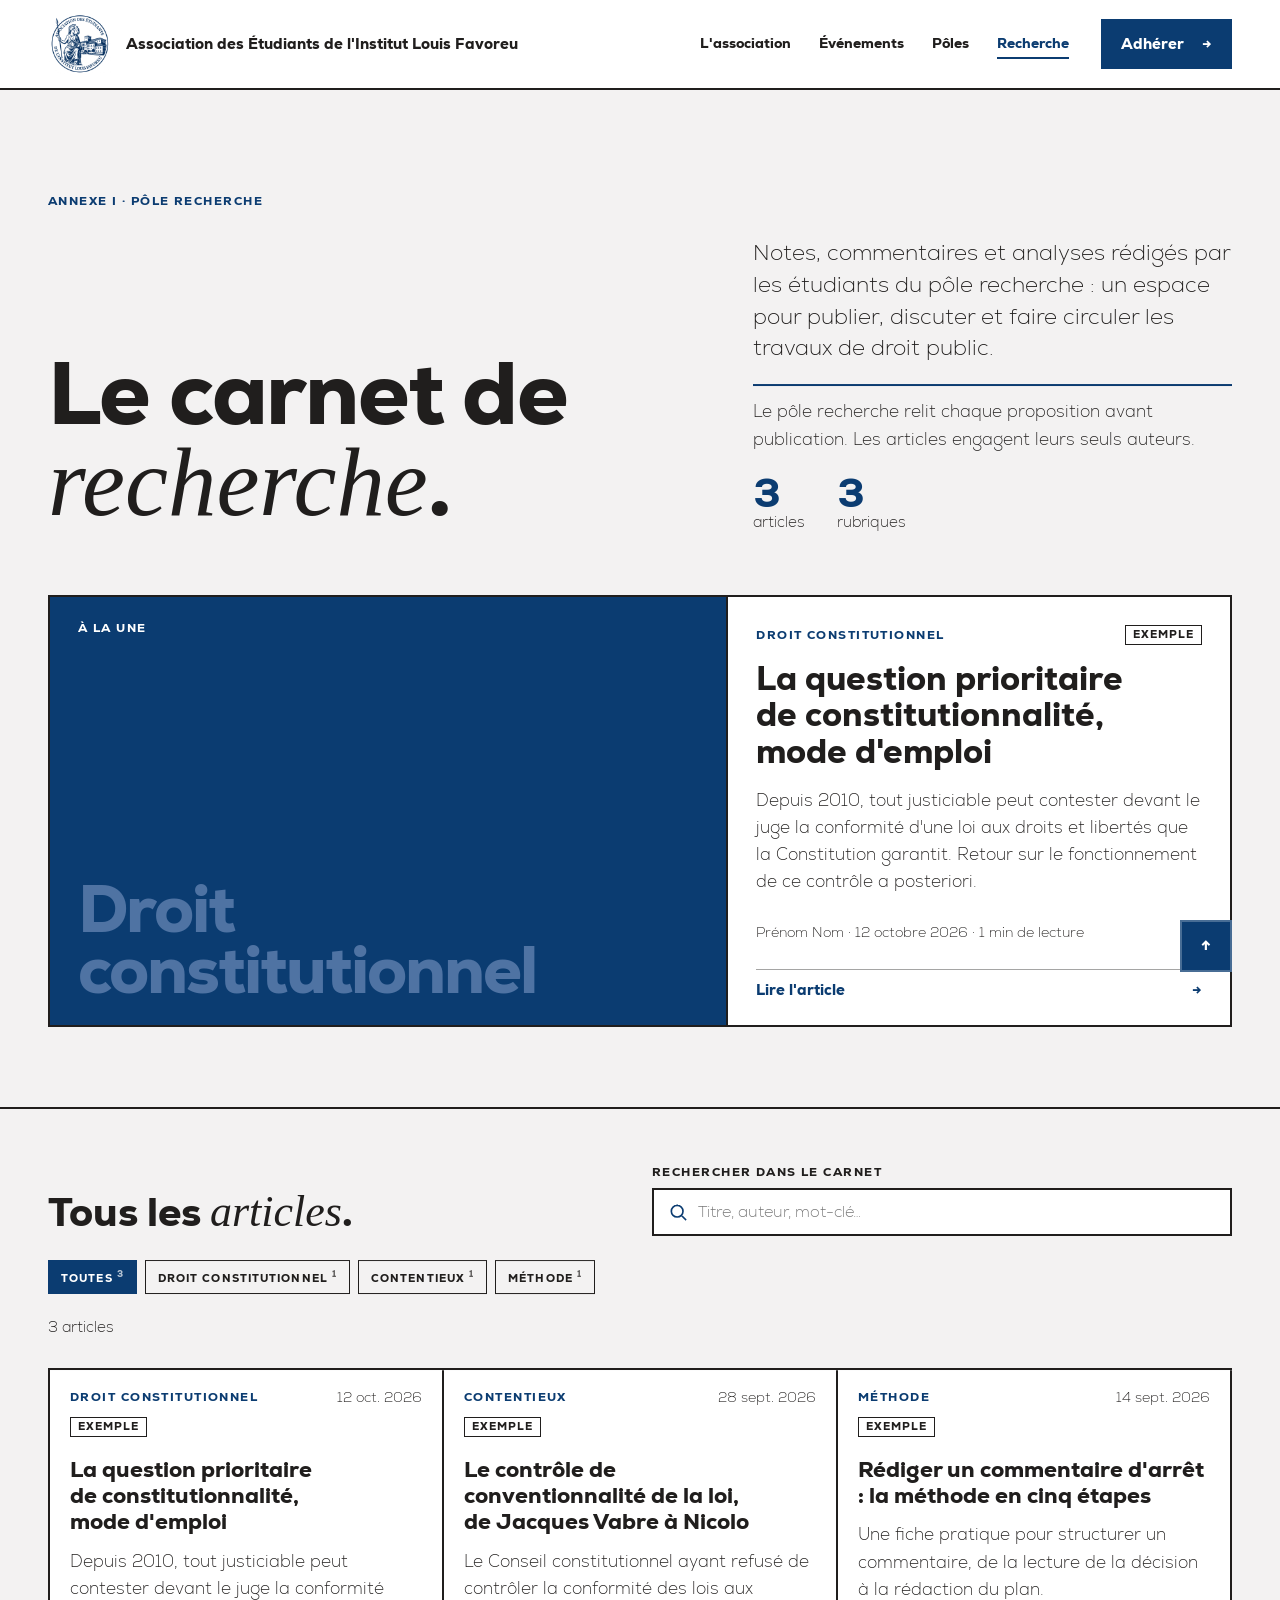
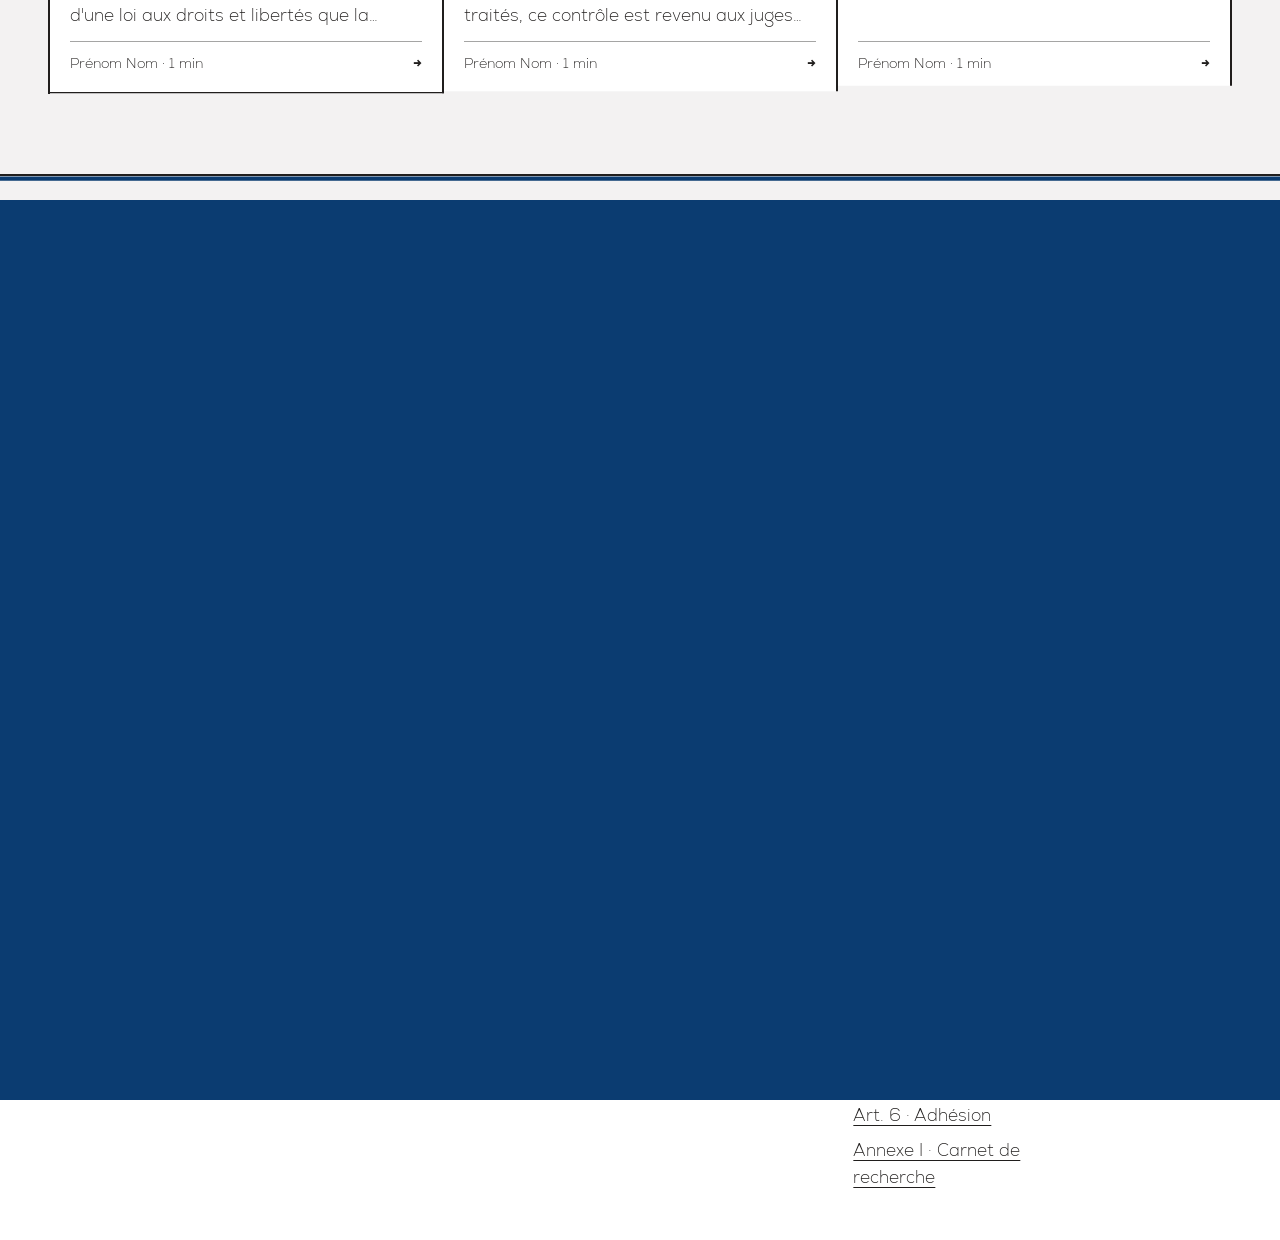
==== recherche/index.html @ abe3d2a5 "Adresses propres : /recherche/, /recherche/<article>/, /mentions-legales/ Chaque article du carnet a" ====
<!doctype html>
<html lang="fr">
<head>
<meta charset="utf-8">
<meta name="viewport" content="width=device-width, initial-scale=1, viewport-fit=cover">
<title>Carnet de recherche · AE Institut Louis Favoreu</title>
<meta name="claude:viewport-fit-sides" content="cover">
<meta name="description" content="Le carnet de recherche du pôle recherche de l'Association des étudiants de l'Institut Louis Favoreu : notes, commentaires et analyses de droit public.">
<link rel="icon" href="../assets/brand/favicon.svg" type="image/svg+xml">
<link rel="preload" href="../assets/fonts/Nexa-Heavy.woff2" as="font" type="font/woff2" crossorigin>
<link rel="preload" href="../assets/fonts/Nexa-ExtraLight.woff2" as="font" type="font/woff2" crossorigin>
<link rel="stylesheet" href="../assets/fonts.css">
<link rel="stylesheet" href="../assets/style.css">
</head>
<body class="page-recherche" data-root="../" data-article="">

<a class="skip" href="#contenu">Aller au contenu</a>
<div class="curtain curtain--enter" id="curtain-enter" aria-hidden="true"></div>
<div class="cursor" id="cursor" aria-hidden="true"><span class="cursor__label" id="cursor-label"></span></div>

<header class="top" id="top">
  <div class="top__in">
    <a class="brand js-transition" href="../" aria-label="Retour à l'accueil">
      <span class="brand__seal"><img class="brand__logo" src="../assets/brand/logo-aeilf-bleu-400.webp" alt="Sceau de l'Association des étudiants de l'Institut Louis Favoreu" width="64" height="64"></span>
      <span class="brand__name"><span data-bind="nomLigne1">AE Institut</span><span data-bind="nomLigne2">Louis Favoreu</span></span>
    </a>
    <nav class="nav" id="nav" aria-label="Navigation principale">
      <a class="js-transition" href="../#objet"><span class="nav__n" aria-hidden="true">01</span><span class="roll"><span data-text="L'association">L'association</span></span></a>
      <a class="js-transition nav__opt" href="../#activites"><span class="nav__n" aria-hidden="true">02</span><span class="roll"><span data-text="Activités">Activités</span></span></a>
      <a class="js-transition" href="../#agenda"><span class="nav__n" aria-hidden="true">03</span><span class="roll"><span data-text="Événements">Événements</span></span></a>
      <a class="js-transition nav__opt" href="../#bureau"><span class="nav__n" aria-hidden="true">04</span><span class="roll"><span data-text="Le bureau">Le bureau</span></span></a>
      <a class="js-transition" href="../#poles"><span class="nav__n" aria-hidden="true">05</span><span class="roll"><span data-text="Pôles">Pôles</span></span></a>
      <a class="is-active" href="../recherche/" aria-current="page"><span class="nav__n" aria-hidden="true">I</span><span class="roll"><span data-text="Recherche">Recherche</span></span></a>
      <a class="js-transition nav__join" href="../#adherer"><span class="nav__n" aria-hidden="true">06</span><span class="roll"><span data-text="Adhérer">Adhérer</span></span></a>
    </nav>
    <a class="btn btn--primary btn--nav magnetic js-transition" href="../#adherer" data-cursor="Adhérer"><span>Adhérer</span><span class="btn__arrow" aria-hidden="true">→</span></a>
    <button class="menu-btn" id="menu-btn" aria-expanded="false" aria-controls="nav" aria-label="Ouvrir le menu"><span></span><span></span></button>
  </div>
  <div class="progress" id="progress" aria-hidden="true"></div>
</header>

<main id="contenu">

  <!-- Vue « carnet » : présentation, article à la une, index filtrable -->
  <div class="r-home" id="r-home">
    <section class="r-hero">
      <div class="wrap r-hero__grid">
        <p class="label label--blue r-hero__kicker">Annexe I · Pôle recherche</p>
        <h1 class="display r-hero__title" id="r-title" data-rich>Le carnet de <span class="ilf-accent">recherche</span>.</h1>
        <div class="r-hero__side">
          <p class="lead" id="r-chapeau">Notes, commentaires et analyses rédigés par les étudiants du pôle recherche.</p>
          <p class="r-hero__note" id="r-presentation"></p>
          <div class="r-hero__stats" aria-live="polite"><span><b id="r-count-a">0</b> articles</span><span><b id="r-count-r">0</b> rubriques</span></div>
        </div>
      </div>
    </section>

    <section class="r-feature wrap" id="r-feature" aria-label="Article à la une" hidden></section>

    <section class="r-index section" id="r-index" aria-labelledby="r-index-title">
      <div class="wrap">
        <div class="r-tools">
          <h2 class="h2 split-lines" id="r-index-title">Tous les <span class="ilf-accent">articles</span>.</h2>
          <div class="r-search">
            <label class="label" for="r-q">Rechercher dans le carnet</label>
            <div class="r-search__field">
              <svg viewBox="0 0 24 24" width="20" height="20" fill="none" stroke="currentColor" stroke-width="2" stroke-linecap="square" aria-hidden="true"><path d="M11 4a7 7 0 1 0 0 14a7 7 0 1 0 0-14M21 21l-5-5"/></svg>
              <input id="r-q" type="search" placeholder="Titre, auteur, mot-clé…" autocomplete="off">
            </div>
          </div>
          <div class="r-filters" id="r-filters" role="group" aria-label="Filtrer par rubrique"></div>
          <p class="r-result" id="r-result" aria-live="polite"></p>
        </div>
        <ul class="r-grid" id="r-grid"></ul>
        <p class="r-empty" id="r-empty" hidden>Aucun article ne correspond à votre recherche. <button class="link r-reset" type="button" id="r-reset">Tout afficher</button></p>
      </div>
    </section>
  </div>

  <!-- Vue « lecture » d'un article -->
  <article class="r-read" id="r-read" hidden>
    <div class="wrap">
      <a class="r-back" href="#r-index" id="r-back"><span aria-hidden="true">←</span> Tous les articles</a>
      <header class="r-read__head">
        <p class="r-read__kicker"><span class="label label--blue" id="a-rubrique"></span><span class="tag tag--outline" id="a-exemple" hidden>Exemple</span></p>
        <h1 class="h1 r-read__title split-lines" id="a-titre"></h1>
        <p class="r-read__meta" id="a-meta"></p>
        <p class="lead r-read__chapeau" id="a-chapeau"></p>
      </header>
      <figure class="r-read__fig" id="a-fig" hidden><img id="a-img" alt=""></figure>
      <div class="r-read__grid">
        <aside class="r-aside" aria-label="Outils de lecture">
          <div class="r-aside__in">
            <nav class="r-toc" id="a-toc" aria-label="Sommaire de l'article">
              <p class="label">Sommaire</p>
              <ol id="a-toc-list"></ol>
            </nav>
            <div class="r-tools-col">
              <button class="copy__btn" type="button" id="a-share">Copier le lien</button>
            </div>
          </div>
        </aside>
        <div class="r-prose" id="a-corps"></div>
      </div>
      <section class="r-notes" id="a-notes-wrap" aria-labelledby="a-notes-t" hidden>
        <h2 class="label" id="a-notes-t">Notes</h2>
        <ol id="a-notes"></ol>
      </section>
      <section class="r-cite" aria-labelledby="a-cite-t">
        <h2 class="label label--blue" id="a-cite-t">Citer cet article</h2>
        <p class="r-cite__txt" id="a-cite"></p>
        <button class="copy__btn" type="button" id="a-cite-copy">Copier la référence</button>
      </section>
      <nav class="r-pager" id="a-pager" aria-label="Autres articles"></nav>
    </div>
  </article>

  <!-- Appel à contributions -->
  <section class="join r-cta" id="r-cta">
    <div class="join__bg" aria-hidden="true"></div>
    <div class="wrap join__grid">
      <div class="join__body">
        <p class="label">Contribuer</p>
        <h2 class="join__title">Proposez votre <span class="ilf-accent">article</span>.</h2>
        <p class="lead join__text">Note de jurisprudence, commentaire, synthèse de mémoire : écrivez au pôle recherche avec un résumé de votre projet.</p>
        <div class="join__row">
          <a class="btn btn--inverse magnetic" id="r-mail" href="mailto:recherche@exemple.fr" data-cursor="Écrire"><span>Écrire au pôle recherche</span><span class="btn__arrow" aria-hidden="true">→</span></a>
          <p class="join__price"><span class="label">Adresse</span><span id="r-mail-txt">recherche@exemple.fr</span></p>
        </div>
      </div>
    </div>
  </section>

</main>

<footer class="foot" id="foot">
  <div class="wrap foot__grid">
    <div class="foot__brand">
      <img src="../assets/brand/logo-aeilf-bleu-400.webp" alt="Sceau de l'Association des étudiants de l'Institut Louis Favoreu" width="120" height="120" loading="lazy">
    </div>
    <div class="foot__id">
      <p class="foot__name">Association des étudiants de l'Institut Louis Favoreu</p>
      <p class="foot__small">Association étudiante indépendante. Ce site n'est pas le site officiel d'Aix-Marseille Université. Les articles engagent leurs seuls auteurs.</p>
    </div>
    <div class="foot__contact">
      <p class="label">Écrire au pôle recherche</p>
      <p class="copy__text" id="foot-mail">recherche@exemple.fr</p>
    </div>
    <nav class="foot__map" aria-label="Plan du site">
      <p class="label">Plan du site</p>
      <a class="link js-transition" href="../#objet">Art. 1 · L'association</a>
      <a class="link js-transition" href="../#activites">Art. 2 · Activités</a>
      <a class="link js-transition" href="../#agenda">Art. 3 · Événements</a>
      <a class="link js-transition" href="../#bureau">Art. 4 · Le bureau</a>
      <a class="link js-transition" href="../#poles">Art. 5 · Pôles</a>
      <a class="link js-transition" href="../#adherer">Art. 6 · Adhésion</a>
      <a class="link" href="../recherche/" aria-current="page">Annexe I · Carnet de recherche</a>
    </nav>
    <div class="foot__legal">
      <a class="link js-transition" href="../mentions-legales/">Mentions légales</a>
      <a class="link" href="#contenu" id="foot-top">Haut de page</a>
    </div>
  </div>
</footer>

<a class="totop" id="totop" href="#contenu" aria-label="Revenir en haut de la page">
  <svg viewBox="0 0 52 52" aria-hidden="true"><rect class="totop__track" x="1" y="1" width="50" height="50"/><rect class="totop__bar" id="totop-bar" x="1" y="1" width="50" height="50" pathLength="100"/></svg>
  <span aria-hidden="true">↑</span>
</a>

<div class="curtain" id="curtain" aria-hidden="true"></div>

<script src="../assets/vendor/gsap.min.js"></script>
<script src="../assets/vendor/ScrollTrigger.min.js"></script>
<script src="../assets/vendor/lenis.min.js"></script>
<script src="../assets/vendor/marked.umd.js"></script>
<script src="../assets/vendor/purify.min.js"></script>
<script src="../assets/recherche.js"></script>
</body>
</html>
---- assets/fonts.css ----
/* Nexa (Fontfabric) : vérifier que la licence couvre l'usage web avant la mise en ligne publique */
@font-face{font-family:'Nexa';font-style:normal;font-weight:800;font-display:swap;src:url('fonts/Nexa-Heavy.woff2') format('woff2')}
@font-face{font-family:'Nexa';font-style:normal;font-weight:200;font-display:swap;src:url('fonts/Nexa-ExtraLight.woff2') format('woff2')}
/* Tinos (Apache 2.0) : mêmes dimensions que Times New Roman, utilisée seulement quand l'appareil n'a pas Times New Roman */
@font-face{font-family:'Tinos';font-style:normal;font-weight:400;font-display:swap;src:url('fonts/Tinos-normal.woff2') format('woff2')}
@font-face{font-family:'Tinos';font-style:italic;font-weight:400;font-display:swap;src:url('fonts/Tinos-italic.woff2') format('woff2')}
---- assets/style.css ----
/* Charte graphique AE Institut Louis Favoreu (v1.0, oct. 2026).
   Grille modulaire visible : 12 colonnes, tout aligné à gauche, filets de 2 px entre sections,
   aucun angle arrondi, photos en noir et blanc, une seule couleur d'accent (Bleu Favoreu).
   Thème clair unique, défini par la charte. */
:root {
  --ilf-bleu: #0B3C71;
  --ilf-encre: #201E1D;
  --ilf-papier: #F3F2F2;
  --ilf-pierre: #EAE9E9;
  --ilf-blanc: #FFFFFF;
  --ilf-alerte: #EC3013;
  --ilf-bleu-100: #EEF2F8; --ilf-bleu-200: #D9E2EF; --ilf-bleu-300: #B7C7DE;
  --ilf-bleu-400: #8AA3C6; --ilf-bleu-500: #4F73A3; --ilf-bleu-600: #24518A;
  --ilf-bleu-700: #0B3C71; --ilf-bleu-800: #082C54; --ilf-bleu-900: #061D37;
  --ilf-filet: 2px solid var(--ilf-encre);
  --ilf-filet-leger: 1px solid rgba(32, 30, 29, .4);

  --ilf-font: "Nexa", system-ui, sans-serif;
  --ilf-font-accent: "Times New Roman", "Tinos", Times, serif;

  --ilf-max: 1280px;
  --ilf-gouttiere: 16px;
  --ilf-marge: max(20px, env(safe-area-inset-left, 0px));
  --ilf-marge-r: max(20px, env(safe-area-inset-right, 0px));
  --ease: cubic-bezier(.2, .7, .1, 1);
  --ease-io: cubic-bezier(.76, 0, .24, 1);
  --header-h: 92px;
  color-scheme: light;
}
@media (min-width: 720px) {
  :root { --ilf-gouttiere: 20px; --ilf-marge: max(32px, env(safe-area-inset-left, 0px)); --ilf-marge-r: max(32px, env(safe-area-inset-right, 0px)); }
}
@media (min-width: 1100px) {
  :root { --ilf-gouttiere: 24px; --ilf-marge: max(48px, env(safe-area-inset-left, 0px)); --ilf-marge-r: max(48px, env(safe-area-inset-right, 0px)); }
}

*, *::before, *::after { box-sizing: border-box; border-radius: 0; }
html { scroll-padding-top: var(--header-h); -webkit-text-size-adjust: 100%; }
html:not(.lenis) { scroll-behavior: smooth; }
html.lenis, html.lenis body { height: auto; }
.lenis.lenis-smooth { scroll-behavior: auto !important; }
.lenis.lenis-stopped { overflow: hidden; }
body {
  margin: 0;
  background: var(--ilf-papier);
  color: var(--ilf-encre);
  font: 200 17px/1.6 var(--ilf-font);
  -webkit-font-smoothing: antialiased;
  overflow-x: clip;
}
img { max-width: 100%; display: block; }
a { color: inherit; }
::selection { background: var(--ilf-bleu); color: var(--ilf-blanc); }
:focus-visible { outline: 2px solid var(--ilf-bleu); outline-offset: 2px; }
[hidden] { display: none !important; }

/* Le mot en Times : un seul par phrase, titres et accroches uniquement, même couleur que la phrase */
.ilf-accent { font-family: var(--ilf-font-accent); font-style: italic; font-weight: 400; font-size: 1.1em; letter-spacing: 0; }

.wrap {
  max-width: calc(var(--ilf-max) + var(--ilf-marge) + var(--ilf-marge-r));
  margin: 0 auto;
  padding-left: var(--ilf-marge);
  padding-right: var(--ilf-marge-r);
}

/* Hiérarchie typographique de la charte */
.display { font: 800 clamp(48px, 7vw, 88px)/.98 var(--ilf-font); letter-spacing: -.02em; margin: 0; }
.h1 { font: 800 clamp(36px, 5vw, 56px)/1.04 var(--ilf-font); letter-spacing: -.015em; margin: 0; }
.h2 { font: 800 clamp(28px, 3.4vw, 40px)/1.1 var(--ilf-font); margin: 0; text-wrap: balance; }
.h3 { font: 800 24px/1.2 var(--ilf-font); margin: 0; }
.lead { font: 200 22px/1.45 var(--ilf-font); margin: 0; }
.label { font: 800 12px/1.2 var(--ilf-font); letter-spacing: .12em; text-transform: uppercase; margin: 0; }
.label--blue { color: var(--ilf-bleu); }
.split-lines .sl { display: block; overflow: hidden; padding-bottom: .12em; margin-bottom: -.12em; }
.split-lines .sl > span { display: inline-block; }

.link { color: var(--ilf-encre); text-decoration: underline; text-underline-offset: 4px; text-decoration-thickness: 1px; transition: color .25s; }
.link:hover { color: var(--ilf-bleu); }

/* Boutons : libellé à gauche, flèche à droite */
.btn {
  display: inline-flex; align-items: center; justify-content: space-between; gap: 32px;
  min-width: 220px;
  padding: 14px 18px;
  border: 2px solid var(--ilf-bleu);
  font: 800 15px/1.2 var(--ilf-font);
  text-decoration: none; text-align: left;
  position: relative; overflow: hidden; isolation: isolate;
  transition: color .35s var(--ease), border-color .35s, background-color .2s;
  will-change: transform;
}
.btn::before {
  content: ""; position: absolute; inset: 0; z-index: -1;
  transform: scaleX(0); transform-origin: right;
  transition: transform .55s var(--ease-io);
}
.btn:hover::before { transform: scaleX(1); transform-origin: left; }
.btn__arrow { display: inline-block; transition: transform .45s var(--ease); }
.btn:hover .btn__arrow { transform: translateX(5px); }
.btn--primary { background: var(--ilf-bleu); color: var(--ilf-blanc); }
.btn--primary::before { background: var(--ilf-bleu-600); }
.btn--primary:hover { border-color: var(--ilf-bleu-600); }
.btn--primary:active { background: var(--ilf-bleu-800); border-color: var(--ilf-bleu-800); }
.btn--primary:active::before { background: var(--ilf-bleu-800); }
.btn--secondary { background: transparent; color: var(--ilf-bleu); }
.btn--secondary::before { background: var(--ilf-bleu-100); }
.btn--secondary:active::before { background: var(--ilf-bleu-200); }
.btn--inverse { background: var(--ilf-blanc); color: var(--ilf-bleu); border-color: var(--ilf-blanc); }
.btn--inverse::before { background: var(--ilf-bleu-100); }
.btn--nav { min-width: 0; gap: 18px; }

/* Ouverture */
.loader {
  position: fixed; inset: 0; z-index: 100; visibility: hidden;
  background: var(--ilf-bleu); color: var(--ilf-blanc);
  display: flex; align-items: flex-end;
  padding: max(24px, env(safe-area-inset-top, 0px)) var(--ilf-marge-r) max(24px, env(safe-area-inset-bottom, 0px)) var(--ilf-marge);
}
.is-loading .loader { visibility: visible; animation: loader-failsafe 0s 6s forwards; }
@keyframes loader-failsafe { to { visibility: hidden; } }
.loader__in { width: 100%; display: flex; justify-content: space-between; align-items: flex-end; gap: 24px; }
.loader__logo { width: clamp(120px, 14vw, 160px); height: auto; padding: 0; }
.loader__count { margin: 0; font: 800 clamp(80px, 16vw, 220px)/.8 var(--ilf-font); letter-spacing: -.04em; font-variant-numeric: tabular-nums; }

.curtain { position: fixed; inset: 0; z-index: 99; background: var(--ilf-bleu); transform: translateY(100%); pointer-events: none; }

/* Curseur (souris uniquement) */
.cursor {
  position: fixed; left: 0; top: 0; z-index: 90; pointer-events: none;
  width: 10px; height: 10px; margin: -5px 0 0 -5px;
  background: var(--ilf-bleu);
  display: grid; place-items: center;
  opacity: 0; transition: width .45s var(--ease), height .45s var(--ease), margin .45s var(--ease), opacity .3s, background-color .3s;
}
.cursor.is-on { opacity: 1; }
.cursor.is-hover { width: 44px; height: 44px; margin: -22px 0 0 -22px; background: rgba(11, 60, 113, .14); }
.cursor.is-label { width: 88px; height: 88px; margin: -44px 0 0 -44px; background: var(--ilf-bleu); }
.cursor.is-invert { background: var(--ilf-blanc); }
.cursor.is-invert.is-hover { background: rgba(255, 255, 255, .22); }
.cursor.is-invert.is-label { background: var(--ilf-blanc); }
.cursor__label { font: 800 11px/1 var(--ilf-font); letter-spacing: .12em; text-transform: uppercase; color: var(--ilf-blanc); opacity: 0; transition: opacity .3s; }
.cursor.is-invert .cursor__label { color: var(--ilf-bleu); }
.cursor.is-label .cursor__label { opacity: 1; }
@media (hover: none), (pointer: coarse) { .cursor { display: none; } }
.has-cursor, .has-cursor a, .has-cursor button, .has-cursor summary { cursor: none; }

/* En-tête : fond blanc, filet encre 2 px */
.top {
  position: fixed; top: 0; left: 0; right: 0; z-index: 50;
  padding-top: env(safe-area-inset-top, 0px);
  background: var(--ilf-blanc);
  border-bottom: var(--ilf-filet);
  transition: transform .6s var(--ease);
}
.top.is-hidden { transform: translateY(-100%); }
.top__in {
  max-width: calc(var(--ilf-max) + var(--ilf-marge) + var(--ilf-marge-r)); margin: 0 auto;
  display: flex; align-items: center; gap: 32px;
  padding: 12px var(--ilf-marge-r) 12px var(--ilf-marge);
}
.brand { display: flex; align-items: center; gap: 14px; text-decoration: none; margin-right: auto; }
.brand__seal { position: relative; width: 64px; height: 64px; flex: none; }
.brand__logo { position: absolute; inset: 0; width: 64px; height: 64px; transition: opacity .4s; }
.brand__logo--blanc { opacity: 0; }
.brand__name { transition: color .4s, opacity .5s var(--ease), transform .6s var(--ease), clip-path .6s var(--ease); clip-path: inset(0 0 0 0); }
.brand__name { display: grid; font: 800 15px/1.15 var(--ilf-font); }
.nav { display: flex; gap: 28px; font: 800 14px/1 var(--ilf-font); }
.nav a { text-decoration: none; color: var(--ilf-encre); padding-block: 6px; border-bottom: 2px solid transparent; transition: color .25s, border-color .25s; }
.nav a:hover { color: var(--ilf-bleu); }
.nav a.is-active { color: var(--ilf-bleu); border-bottom-color: var(--ilf-bleu); }
.nav__join { display: none !important; }
.nav__n { display: none; }
/* Survol des liens : le libellé « roule » vers le haut et laisse place à sa copie en bleu */
.roll { display: inline-block; overflow: hidden; vertical-align: top; line-height: 1.2; }
.roll > span { display: block; position: relative; transition: transform .55s var(--ease-io); }
.roll > span::after { content: attr(data-text); position: absolute; left: 0; top: 130%; color: var(--ilf-bleu); }
a:hover .roll > span, a:focus-visible .roll > span { transform: translateY(-130%); }
.menu-btn { display: none; }
.progress { position: absolute; left: 0; right: 0; bottom: -2px; height: 2px; background: var(--ilf-bleu); transform: scaleX(0); transform-origin: left; }

@media (max-width: 1080px) {
  .btn--nav { display: none; }
  .menu-btn {
    display: grid; place-content: center; gap: 6px;
    width: 48px; height: 48px; border: 2px solid var(--ilf-encre);
    background: var(--ilf-blanc); color: var(--ilf-encre); cursor: pointer; position: relative; z-index: 2;
  }
  .menu-btn span { display: block; width: 20px; height: 2px; background: currentColor; transition: transform .45s var(--ease); }
  .menu-btn[aria-expanded="true"] span:first-child { transform: translateY(4px) rotate(45deg); }
  .menu-btn[aria-expanded="true"] span:last-child { transform: translateY(-4px) rotate(-45deg); }
  .nav {
    position: fixed; inset: 0; z-index: 1;
    flex-direction: column; justify-content: center; gap: 0;
    padding: var(--header-h) var(--ilf-marge-r) 32px var(--ilf-marge);
    background: var(--ilf-blanc);
    font: 800 clamp(34px, 9vw, 56px)/1.1 var(--ilf-font);
    clip-path: inset(0 0 100% 0);
    transition: clip-path .8s var(--ease-io), visibility 0s .8s;
    visibility: hidden;
  }
  .nav.is-open { clip-path: inset(0 0 0 0); visibility: visible; transition: clip-path .8s var(--ease-io), visibility 0s; }
  .nav a { padding-block: 14px; border-bottom: var(--ilf-filet-leger); }
  .nav a.is-active { border-bottom: var(--ilf-filet-leger); }
  .nav__join { display: flex !important; color: var(--ilf-bleu) !important; }
  .nav a { display: flex; align-items: baseline; gap: 16px; }
  .nav__n { display: inline; font: 800 12px/1 var(--ilf-font); letter-spacing: .12em; color: var(--ilf-bleu); }
  .nav .roll { line-height: 1.15; padding-top: .1em; }
}
@media (max-width: 420px) {
  .brand__name { font-size: 14px; }
}

/* Ouverture : trois couches calées sur l'illustration (2000 × 1058).
   Fond (ciel + bâtiment) → sigle → premier plan détouré (bâtiment, arbres) : le sigle passe derrière la faculté. */
.hero {
  --stage-w: clamp(100vw, calc((100svh - 140px) * 1.8904), 132vw);
  --stage-h: calc(var(--stage-w) * .529);
  position: relative; overflow: hidden; isolation: isolate;
  display: flex; flex-direction: column;
  color: var(--ilf-blanc);
  background: var(--ilf-bleu-900);
}
.hero__sky {
  position: absolute; inset: 0; z-index: 0;
  background: linear-gradient(90deg, #c9cde8 0%, #c7d1ec 25%, #bdcceb 37%, #aec8ed 50%, #98c2ec 62%, #88b2e8 75%, #7ca6e2 87%, #7397d9 100%);
}
.hero__stage {
  position: relative;
  width: var(--stage-w); height: var(--stage-h);
  margin-left: calc(50% - var(--stage-w) / 2);
  margin-top: calc(36px - .2127 * var(--stage-h));
  margin-bottom: calc(-.07 * var(--stage-h));
  flex: none;
}
.hero__layer { position: absolute; inset: 0; width: 100%; height: 100%; max-width: none; transform-origin: 50% 55%; }
.hero__bg { z-index: 1; -webkit-mask-image: linear-gradient(to bottom, transparent 0, #000 16%); mask-image: linear-gradient(to bottom, transparent 0, #000 16%); }
.hero__veil {
  position: absolute; z-index: 2; pointer-events: none;
  left: 0; right: 0; bottom: 30%; top: calc(-1 * var(--stage-h));
  background: linear-gradient(to bottom, rgba(6, 29, 55, .78) 0%, rgba(11, 60, 113, .5) 55%, rgba(11, 60, 113, 0) 100%);
}
.hero__sigle {
  position: absolute; z-index: 3; left: 0; right: 0;
  top: calc(var(--stage-w) * .0804);
  font: 800 calc(var(--stage-w) * .214)/1 var(--ilf-font);
  letter-spacing: 0; text-align: center; white-space: nowrap;
  color: var(--ilf-blanc);
  will-change: transform;
}
.hero__sigle .ch { display: inline-block; cursor: default; }
.hero__sigle .ch__in { display: inline-block; will-change: transform; }
.hero__fg { z-index: 4; pointer-events: none; }
.hero__brand {
  position: relative; z-index: 5; order: -1;
  display: grid; justify-items: center; gap: 18px;
  padding: calc(var(--header-h) + clamp(24px, 4vw, 56px)) var(--ilf-marge-r) 0 var(--ilf-marge);
  text-align: center;
}
.hero__name {
  margin: 0; max-width: 40ch;
  font: 200 clamp(13px, 1.25vw, 18px)/1.5 var(--ilf-font);
  letter-spacing: .2em; text-transform: uppercase;
}
.hero__down {
  position: absolute; z-index: 6; left: 50%; bottom: 20px;
  width: 48px; height: 48px; margin-left: -24px;
  display: grid; place-items: center;
  background: var(--ilf-bleu); color: var(--ilf-blanc); text-decoration: none; font: 800 18px/1 var(--ilf-font);
  transition: background .25s;
}
.hero__down:hover { background: var(--ilf-bleu-600); }
.hero__down span { animation: nudge 2.4s var(--ease) infinite; }
@keyframes nudge { 0%, 60%, 100% { transform: none; } 30% { transform: translateY(5px); } }
@media (min-width: 900px) {
  .hero__name { max-width: none; white-space: nowrap; }
}
@media (max-width: 720px) {
  .hero__brand { gap: 12px; padding-top: calc(var(--header-h) + 8px); }
  .hero__name { font-size: 12px; letter-spacing: .14em; max-width: 30ch; }
  .hero__stage { margin-top: calc(24px - .2127 * var(--stage-h)); }
  .hero__down { width: 40px; height: 40px; margin-left: -20px; bottom: 12px; }
}

/* En-tête transparent au-dessus de l'ouverture */
.top.is-over { background: transparent; border-bottom-color: transparent; }
.top.is-over .brand__name { color: var(--ilf-blanc); opacity: 0; transform: translateX(-12px); clip-path: inset(0 100% 0 0); }
.top.is-over .brand__logo--bleu { opacity: 0; }
.top.is-over .brand__logo--blanc { opacity: 1; }
.nav-open .top.is-over .brand__name { color: var(--ilf-encre); opacity: 1; transform: none; clip-path: inset(0 0 0 0); }
.nav-open .top.is-over .brand__logo--bleu { opacity: 1; }
.nav-open .top.is-over .brand__logo--blanc { opacity: 0; }
.top.is-over .nav a { color: var(--ilf-blanc); }
.top.is-over .nav a:hover { color: var(--ilf-bleu-200); }
.top.is-over .btn--nav { background: var(--ilf-blanc); color: var(--ilf-bleu); border-color: var(--ilf-blanc); }
.top.is-over .btn--nav::before { background: var(--ilf-bleu-100); }
.top.is-over .menu-btn { background: transparent; border-color: var(--ilf-blanc); color: var(--ilf-blanc); }
.top.is-over .progress { opacity: 0; }
.top { transition: transform .6s var(--ease), background-color .4s, border-color .4s; }
.nav-open .top.is-over .menu-btn { border-color: var(--ilf-encre); color: var(--ilf-encre); }
@media (max-width: 1080px) {
  .top.is-over .nav a { color: var(--ilf-encre); }
}

/* Préambule */
.intro { padding-block: clamp(64px, 8vw, 104px) 80px; }
.intro__grid {
  display: grid;
  grid-template-columns: repeat(12, minmax(0, 1fr));
  column-gap: var(--ilf-gouttiere);
  row-gap: 32px;
  align-items: end;
}
.intro__kicker { grid-column: 1 / -1; }
.intro__title { grid-column: 1 / span 7; }
.line { display: block; overflow: hidden; padding-bottom: .12em; margin-bottom: -.12em; }
.line__in { display: inline-block; }
.rotator { display: inline-block; position: relative; vertical-align: top; overflow: hidden; padding-bottom: .14em; margin-bottom: -.14em; }
.rotator__w { display: inline-block; white-space: nowrap; }
.rotator__w + .rotator__w { position: absolute; left: 0; top: 0; }
.intro__side { grid-column: 8 / -1; display: grid; gap: 32px; padding-bottom: 6px; }
.intro__ctas { display: flex; flex-direction: column; align-items: stretch; gap: 12px; max-width: 360px; }
@media (max-width: 900px) {
  .intro__title, .intro__side { grid-column: 1 / -1; }
  .intro__ctas { max-width: none; }
}

/* Sections : filet 2 px, colonne titre puis colonne contenu */
.section { border-top: var(--ilf-filet); padding-block: 56px 80px; }
.section__grid { display: grid; grid-template-columns: repeat(12, minmax(0, 1fr)); column-gap: var(--ilf-gouttiere); row-gap: 32px; }
.section__head { grid-column: 1 / span 4; display: grid; gap: 12px; align-content: start; position: sticky; top: calc(var(--header-h) + 24px); align-self: start; }
.section__body { grid-column: 5 / -1; min-width: 0; }
@media (max-width: 900px) {
  .section__head, .section__body { grid-column: 1 / -1; position: static; }
}

/* Art. 1 */
.manifesto { margin: 0; font: 200 clamp(26px, 3vw, 40px)/1.3 var(--ilf-font); text-wrap: pretty; }
.institut {
  margin-top: 48px; padding-top: 16px;
  border-top: 2px solid var(--ilf-bleu);
  display: grid; gap: 12px; max-width: 62ch;
}
.institut p:last-child { margin: 0; }

/* Bandeau sur aplat bleu */
.marquee { overflow: hidden; background: var(--ilf-bleu); color: var(--ilf-blanc); padding-block: clamp(18px, 2.4vw, 28px); border-top: var(--ilf-filet); }
.marquee__track { display: flex; width: max-content; will-change: transform; }
.marquee__item {
  display: inline-flex; align-items: center; gap: .5em; padding-right: .5em;
  font: 800 clamp(30px, 4.6vw, 64px)/1 var(--ilf-font); letter-spacing: -.01em; white-space: nowrap;
}
.marquee__item::after { content: ""; width: .28em; height: .28em; background: var(--ilf-blanc); }

/* Art. 2 */
.section--acts { padding-block: 56px 80px; overflow: hidden; }
.acts-head { row-gap: 24px; }
.acts-progress { grid-column: 5 / -1; align-self: end; display: flex; align-items: center; gap: 16px; }
.acts-progress::before { content: ""; flex: 1; height: 2px; background: var(--ilf-bleu-200); }
.acts-progress { position: relative; }
#acts-bar { position: absolute; left: 0; height: 2px; background: var(--ilf-bleu); transform: scaleX(0); transform-origin: left; width: calc(100% - 64px); }
.acts-count { font: 800 12px/1 var(--ilf-font); letter-spacing: .12em; color: var(--ilf-bleu); min-width: 48px; text-align: right; font-variant-numeric: tabular-nums; }
.acts-viewport { margin-top: 40px; }
.acts {
  list-style: none; margin: 0; padding: 0 var(--ilf-marge-r) 0 var(--ilf-marge);
  display: flex; width: max-content;
}
.act {
  width: min(80vw, 420px); min-height: 380px; flex: none;
  display: flex; flex-direction: column; gap: 16px;
  padding: 24px;
  background: var(--ilf-blanc);
  border: var(--ilf-filet);
  position: relative; overflow: hidden; isolation: isolate;
  transition: color .5s var(--ease);
}
.act + .act { border-left: 0; }
.act::before {
  content: ""; position: absolute; inset: 0; z-index: -1; background: var(--ilf-bleu);
  clip-path: circle(0% at var(--mx, 50%) var(--my, 50%));
  transition: clip-path .8s var(--ease);
}
.act:hover::before { clip-path: circle(150% at var(--mx, 50%) var(--my, 50%)); }
.act:hover { color: var(--ilf-blanc); }
.act__n { color: var(--ilf-bleu); transition: color .5s; }
.act:hover .act__n { color: var(--ilf-blanc); }
.act__big { font: 800 clamp(72px, 8vw, 112px)/.85 var(--ilf-font); letter-spacing: -.04em; color: var(--ilf-bleu-200); transition: color .5s; }
.act:hover .act__big { color: var(--ilf-bleu-500); }
.act__t { margin: auto 0 0; }
.act__d { margin: 0; max-width: 40ch; }
@media (min-width: 900px) {
  .section--acts { padding-block: 0; }
  .acts-pin { min-height: 100vh; display: flex; flex-direction: column; justify-content: center; padding-block: calc(var(--header-h) + 40px) 48px; }
  .acts-head { width: 100%; }
  .act { min-height: min(400px, 46vh); width: min(42vw, 540px); }
}
@media (max-width: 899px) {
  .acts-progress { display: none; }
  .acts { width: auto; flex-direction: column; }
  .act { width: 100%; min-height: 0; }
  .act + .act { border-left: var(--ilf-filet); border-top: 0; }
  .act__big { font-size: 64px; }
  .act__t { margin-top: 24px; }
}

/* Art. 3 : cartes événement en grille partagée */
.events {
  list-style: none; margin: 0; padding: 0;
  display: grid; grid-template-columns: repeat(auto-fill, minmax(min(100%, 260px), 1fr));
  border-top: var(--ilf-filet); border-left: var(--ilf-filet);
}
.events > li { display: flex; border-right: var(--ilf-filet); border-bottom: var(--ilf-filet); }
.events__empty { padding: 20px; min-height: 120px; }
.ev {
  display: flex; flex-direction: column; gap: 12px; width: 100%;
  padding: 20px; min-height: 220px;
  background: var(--ilf-blanc); text-decoration: none; color: var(--ilf-encre);
  position: relative; isolation: isolate;
}
.ev::before { content: ""; position: absolute; inset: 0; z-index: -1; background: var(--ilf-bleu-100); transform: scaleY(0); transform-origin: bottom; transition: transform .5s var(--ease-io); }
a.ev:hover::before { transform: scaleY(1); }
.ev__kick { display: flex; flex-wrap: wrap; gap: 8px; align-items: center; }
.tag { font: 800 11px/1 var(--ilf-font); letter-spacing: .1em; text-transform: uppercase; padding: 5px 8px; }
.tag--solid { background: var(--ilf-bleu); color: var(--ilf-blanc); }
.tag--tint { background: var(--ilf-bleu-200); color: var(--ilf-bleu-800); }
.tag--outline { border: 1.5px solid var(--ilf-encre); padding: 3.5px 6.5px; }
.ev__day { font: 800 56px/.85 var(--ilf-font); letter-spacing: -.03em; color: var(--ilf-bleu); font-variant-numeric: tabular-nums; margin-top: 8px; }
.ev__t { margin: 0; font: 800 22px/1.2 var(--ilf-font); text-wrap: balance; }
.ev__d { margin: 0; }
.ev__meta {
  margin-top: auto; padding-top: 12px; border-top: var(--ilf-filet-leger);
  display: flex; align-items: center; justify-content: space-between; gap: 12px;
  font: 200 14px/1.4 var(--ilf-font);
}
.ev__meta svg { flex: none; }
.ev__arrow { display: inline-block; font-weight: 800; transition: transform .45s var(--ease); }
a.ev:hover .ev__arrow { transform: translateX(5px); color: var(--ilf-bleu); }
.ev--nolink .ev__arrow { visibility: hidden; }
.past { margin-top: 32px; }
.past summary { cursor: pointer; list-style: none; display: inline-flex; gap: 10px; align-items: center; font: 800 12px/1 var(--ilf-font); letter-spacing: .12em; text-transform: uppercase; }
.past summary::-webkit-details-marker { display: none; }
.past summary::before { content: "+"; font-size: 16px; color: var(--ilf-bleu); transition: transform .3s; }
.past[open] summary::before { transform: rotate(45deg); }
.events--past { margin-top: 16px; }
.events--past .ev { background: var(--ilf-pierre); }

/* Art. 4 */
.team { list-style: none; margin: 0; padding: 0; display: grid; grid-template-columns: repeat(auto-fill, minmax(min(100%, 190px), 1fr)); gap: 32px var(--ilf-gouttiere); }
@media (max-width: 560px) { .team { grid-template-columns: repeat(2, minmax(0, 1fr)); } }
.member { display: grid; gap: 12px; align-content: start; perspective: 900px; }
.member__pic { aspect-ratio: 4 / 5; max-width: 100%; overflow: hidden; background: var(--ilf-bleu); display: grid; place-items: center; transform-style: preserve-3d; will-change: transform; }
.member__pic img { width: 100%; height: 100%; object-fit: cover; transform: scale(1.06); transition: transform .9s var(--ease); }
.member:hover .member__pic img { transform: scale(1); }
.member__initials { font: 800 clamp(48px, 5vw, 72px)/1 var(--ilf-font); letter-spacing: -.03em; color: var(--ilf-blanc); transition: transform .9s var(--ease); }
.member:hover .member__initials { transform: scale(1.08); }
.member__txt { border-top: 2px solid var(--ilf-bleu); padding-top: 10px; display: grid; gap: 6px; }
.member__n { margin: 0; font: 800 19px/1.2 var(--ilf-font); }
.member__r { margin: 0; }

/* Art. 5 : aplat bleu */
.join { position: relative; padding-block: clamp(80px, 11vw, 140px); color: var(--ilf-blanc); isolation: isolate; overflow: hidden; border-top: var(--ilf-filet); }
.join__bg { position: absolute; inset: 0; z-index: -1; background: var(--ilf-bleu); }
.join__grid { display: grid; grid-template-columns: repeat(12, minmax(0, 1fr)); column-gap: var(--ilf-gouttiere); row-gap: 48px; align-items: center; }
.join__body { grid-column: 1 / span 8; display: grid; gap: 28px; min-width: 0; }
.join__title { margin: 0; font: 800 clamp(48px, 7vw, 88px)/.98 var(--ilf-font); letter-spacing: -.02em; text-wrap: balance; }
.join__title .word { display: inline-block; white-space: nowrap; perspective: 600px; }
.join__title .ch { display: inline-block; }
.join__text { max-width: 44ch; }
.join__row { display: flex; flex-wrap: wrap; align-items: center; gap: 24px 48px; }
.join__price { margin: 0; display: grid; gap: 6px; font: 800 24px/1.2 var(--ilf-font); }
.join__seal { grid-column: 10 / -1; justify-self: start; padding: 22px; }
.join__seal img { width: clamp(150px, 16vw, 220px); height: auto; }
@media (max-width: 900px) {
  .join__body { grid-column: 1 / -1; }
  .join__seal { grid-column: 1 / -1; padding: 0; }
  .join__seal img { width: 140px; }
}

/* Envoi */
.outro { border-top: var(--ilf-filet); padding-block: 56px 80px; }
.outro__line { margin: 0; font: 800 clamp(40px, 6.4vw, 88px)/.98 var(--ilf-font); letter-spacing: -.02em; max-width: 14ch; }

/* Pied de page */
.foot { border-top: var(--ilf-filet); padding-block: 48px max(48px, env(safe-area-inset-bottom, 0px)); background: var(--ilf-blanc); }
.foot__grid { display: grid; grid-template-columns: repeat(12, minmax(0, 1fr)); column-gap: var(--ilf-gouttiere); row-gap: 32px; align-items: start; }
.foot__brand { grid-column: 1 / span 2; }
.foot__brand img { width: 120px; height: 120px; }
.foot__id { grid-column: 3 / span 4; display: grid; gap: 8px; }
.foot__name { margin: 0; font: 800 17px/1.3 var(--ilf-font); max-width: 28ch; }
.foot__small { margin: 0; max-width: 44ch; }
.foot__id { grid-column: 3 / span 3; }
.foot__contact { grid-column: 6 / span 3; display: grid; gap: 12px; min-width: 0; }
.foot__map { grid-column: 9 / span 2; display: grid; gap: 8px; justify-items: start; }
.foot__map .label { margin-bottom: 4px; }
.foot__legal { grid-column: 11 / -1; display: grid; gap: 10px; justify-items: start; }
.copy { display: flex; flex-wrap: wrap; align-items: center; gap: 12px; }
.copy__text { font: 800 17px/1.3 var(--ilf-font); user-select: all; overflow-wrap: anywhere; }
.copy__btn { font: 800 11px/1 var(--ilf-font); letter-spacing: .1em; text-transform: uppercase; padding: 7px 10px; border: 1.5px solid var(--ilf-encre); background: transparent; color: var(--ilf-encre); cursor: pointer; transition: background .25s, color .25s; }
.copy__btn:hover { background: var(--ilf-bleu); border-color: var(--ilf-bleu); color: var(--ilf-blanc); }
.foot__links { margin: 0; display: flex; gap: 18px; }
@media (max-width: 900px) {
  .foot__brand { grid-column: 1 / -1; }
  .foot__id, .foot__contact { grid-column: 1 / -1; }
  .foot__legal, .foot__map { grid-column: 1 / -1; }
}

/* Mentions légales */
.legal { padding-top: calc(var(--header-h) + 64px); padding-bottom: 96px; }
.legal h1 { margin: 0 0 40px; }
.legal h2 { font: 800 24px/1.2 var(--ilf-font); margin: 48px 0 12px; padding-top: 16px; border-top: 2px solid var(--ilf-bleu); max-width: 68ch; }
.legal p, .legal li { max-width: 68ch; }
.legal strong { font-weight: 800; }


/* Art. 4 : photo de groupe (bureau étendu / restreint) */
#bureau .section__head { position: static; }
.crew { grid-column: 1 / -1; display: grid; gap: 16px; margin-block: 8px 32px; }
.crew__tabs { display: flex; flex-wrap: wrap; gap: 0; border: var(--ilf-filet); justify-self: start; }
.crew__tab { font: 800 13px/1 var(--ilf-font); padding: 12px 18px; border: 0; background: var(--ilf-blanc); color: var(--ilf-encre); cursor: pointer; position: relative; isolation: isolate; overflow: hidden; transition: color .35s; }
.crew__tab + .crew__tab { border-left: var(--ilf-filet); }
.crew__tab::before { content: ""; position: absolute; inset: 0; z-index: -1; background: var(--ilf-bleu); transform: translateY(101%); transition: transform .5s var(--ease-io); }
.crew__tab[aria-selected="true"] { color: var(--ilf-blanc); }
.crew__tab[aria-selected="true"]::before { transform: none; }
.crew__fig { margin: 0; display: grid; gap: 0; width: 100%; max-width: min(100%, calc((100svh - 170px) * 1.5)); }
.crew__frame { position: relative; aspect-ratio: 3 / 2; max-width: 100%; overflow: hidden; background: var(--ilf-encre); border: var(--ilf-filet); }
.crew__img { position: absolute; inset: 0; width: 100%; height: 100%; object-fit: cover; transform-origin: 50% 55%; }
.crew__shade {
  position: absolute; inset: 0; pointer-events: none; opacity: 0; transition: opacity .5s var(--ease);
  background: rgba(32, 30, 29, .62);
  -webkit-mask-image: radial-gradient(ellipse 8.5% 30% at var(--sx, 50%) var(--sy, 50%), transparent 72%, #000 100%);
  mask-image: radial-gradient(ellipse 8.5% 30% at var(--sx, 50%) var(--sy, 50%), transparent 72%, #000 100%);
}
.crew.is-focus .crew__shade { opacity: 1; }
.crew__pins { position: absolute; inset: 0; }
.crew__pin {
  position: absolute; width: 32px; height: 32px; margin: -16px 0 0 -16px; padding: 0;
  display: grid; place-items: center; cursor: pointer;
  background: var(--ilf-blanc); color: var(--ilf-bleu); border: 2px solid var(--ilf-encre);
  font: 800 13px/1 var(--ilf-font); font-variant-numeric: tabular-nums;
  transition: background .3s, color .3s, box-shadow .3s;
}
.crew__pin:hover, .crew__pin.is-on, .crew__pin:focus-visible { background: var(--ilf-bleu); color: var(--ilf-blanc); box-shadow: 0 0 0 4px rgba(255, 255, 255, .55); }
.crew.is-focus .crew__pin:not(.is-on) { background: rgba(255, 255, 255, .5); color: rgba(11, 60, 113, .45); border-color: rgba(32, 30, 29, .35); }
.crew__tag {
  position: absolute; z-index: 3; margin: 0; pointer-events: none;
  display: grid; gap: 4px; padding: 10px 14px; min-width: 150px;
  background: var(--ilf-blanc); color: var(--ilf-encre); border: var(--ilf-filet);
  transform: translate(-50%, calc(-100% - 26px)); opacity: 0; transition: opacity .3s;
}
.crew__tag.is-on { opacity: 1; }
.crew__tag b { font: 800 16px/1.2 var(--ilf-font); white-space: nowrap; }
.crew__tag span { font: 800 11px/1.2 var(--ilf-font); letter-spacing: .12em; text-transform: uppercase; color: var(--ilf-bleu); white-space: nowrap; }
.crew__cap { display: grid; grid-template-columns: repeat(12, minmax(0, 1fr)); column-gap: var(--ilf-gouttiere); row-gap: 16px; padding: 16px 0 0; }
.crew__title { grid-column: 1 / span 4; }
.crew__rows { grid-column: 5 / -1; display: grid; gap: 14px; }
.crew__row { display: grid; gap: 8px; }
.crew__row > p { margin: 0; font: 800 11px/1.2 var(--ilf-font); letter-spacing: .12em; text-transform: uppercase; }
.crew__row ol { list-style: none; margin: 0; padding: 0; display: flex; flex-wrap: wrap; gap: 6px 22px; }
.crew__who { border: 0; background: none; padding: 2px 0; cursor: pointer; text-align: left; font: 200 16px/1.4 var(--ilf-font); color: var(--ilf-encre); display: inline-flex; gap: 8px; align-items: baseline; transition: color .25s; }
.crew__who b { font: 800 12px/1 var(--ilf-font); color: var(--ilf-bleu); min-width: 1.2em; }
.crew__who strong { font-weight: 800; }
.crew__who:hover, .crew__who.is-on, .crew__who:focus-visible { color: var(--ilf-bleu); }
@media (max-width: 900px) {
  .crew__title, .crew__rows { grid-column: 1 / -1; }
  .crew__pin { width: 26px; height: 26px; margin: -13px 0 0 -13px; font-size: 11px; }
  .crew__tag { min-width: 0; padding: 8px 10px; }
  .crew__tag b { font-size: 14px; }
}

/* Lien d'évitement (clavier) */
.skip {
  position: fixed; left: var(--ilf-marge); top: 8px; z-index: 120;
  padding: 12px 16px; background: var(--ilf-bleu); color: var(--ilf-blanc);
  font: 800 14px/1 var(--ilf-font); text-decoration: none;
  transform: translateY(-160%); transition: transform .3s var(--ease);
}
.skip:focus { transform: none; }

/* Prochain rendez-vous, posé sur l'illustration */
.teaser {
  position: absolute; z-index: 6; left: var(--ilf-marge); bottom: 20px;
  width: min(340px, calc(100% - 2 * var(--ilf-marge)));
  display: grid; gap: 10px; padding: 16px 18px;
  background: var(--ilf-blanc); color: var(--ilf-encre); text-decoration: none;
  border: 2px solid var(--ilf-encre);
  isolation: isolate; overflow: hidden;
}
.teaser::before { content: ""; position: absolute; inset: 0; z-index: -1; background: var(--ilf-bleu-100); transform: scaleY(0); transform-origin: bottom; transition: transform .5s var(--ease-io); }
.teaser:hover::before { transform: scaleY(1); }
.teaser__row { display: flex; align-items: baseline; gap: 12px; }
.teaser__day { font: 800 40px/.85 var(--ilf-font); color: var(--ilf-bleu); letter-spacing: -.03em; font-variant-numeric: tabular-nums; }
.teaser__t { font: 800 17px/1.25 var(--ilf-font); }
.teaser__meta { display: flex; justify-content: space-between; gap: 12px; padding-top: 8px; border-top: var(--ilf-filet-leger); font: 200 14px/1.3 var(--ilf-font); }
.teaser__arrow { font-weight: 800; transition: transform .45s var(--ease); }
.teaser:hover .teaser__arrow { transform: translateX(5px); color: var(--ilf-bleu); }
@media (max-width: 899px) { .teaser { display: none; } }

/* Art. 5 : pôles */
.poles__intro { margin: 8px 0 0; max-width: 34ch; }
.poles { list-style: none; margin: 0; padding: 0; border-top: var(--ilf-filet); position: relative; }
.pole { border-bottom: var(--ilf-filet-leger); }
.pole__head {
  width: 100%; display: grid; grid-template-columns: 56px minmax(0, 1fr) auto; align-items: center; gap: 16px;
  padding: 20px 12px 20px 0; border: 0; background: none; color: var(--ilf-encre); text-align: left; cursor: pointer;
  position: relative; isolation: isolate;
  transition: color .3s, padding-left .5s var(--ease);
}
.pole__head::before { content: ""; position: absolute; inset: 0; z-index: -1; background: var(--ilf-bleu-100); transform: scaleX(0); transform-origin: left; transition: transform .6s var(--ease-io); }
.pole__head:hover::before, .pole.is-active .pole__head::before { transform: scaleX(1); }
.pole__head:hover, .pole.is-active .pole__head { padding-left: 12px; color: var(--ilf-bleu); }
.pole__n { font: 800 12px/1 var(--ilf-font); letter-spacing: .12em; color: var(--ilf-bleu); }
.pole__name { display: grid; gap: 4px; }
.pole__title { font: 800 clamp(20px, 2vw, 24px)/1.2 var(--ilf-font); }
.pole__acc { font: 200 15px/1.35 var(--ilf-font); color: var(--ilf-encre); }
.pole__arrow { font: 800 18px/1 var(--ilf-font); transition: transform .5s var(--ease); }
.pole.is-active .pole__arrow { transform: rotate(90deg); }
.pole__body { overflow: hidden; }
.pole__inner { display: grid; gap: 20px; padding: 4px 0 28px; }
.pole__pic { margin: 0; aspect-ratio: 4 / 3; max-width: 100%; overflow: hidden; background: var(--ilf-bleu); position: relative; }
.pole__pic img { position: absolute; inset: 0; width: 100%; height: 100%; object-fit: cover; will-change: transform; }
.pole__veil { position: absolute; inset: 0; pointer-events: none; background: linear-gradient(to top, rgba(6, 29, 55, .9) 0%, rgba(11, 60, 113, .55) 30%, rgba(11, 60, 113, 0) 58%); }
.pole__pic.has-photo::after { content: ""; position: absolute; left: 0; top: 0; bottom: 0; width: 6px; background: var(--ilf-bleu); }
.pole__ph { position: absolute; left: 24px; right: 24px; bottom: 20px; margin: 0; display: flex; align-items: flex-end; gap: 18px; color: var(--ilf-blanc); }
.pole__ph b { flex: none; display: inline-block; font: 800 clamp(72px, 9vw, 128px)/.8 var(--ilf-font); letter-spacing: -.04em; color: var(--ilf-bleu-500); }
.pole__pic.has-photo .pole__ph b { color: var(--ilf-blanc); }
.pole__cap { display: grid; gap: 6px; padding-bottom: 4px; min-width: 0; }
.pole__cap .label { color: var(--ilf-bleu-200); }
.pole__lead { font: 800 17px/1.2 var(--ilf-font); color: var(--ilf-blanc); }
.pole__pic:not(.has-photo) .pole__lead { font: 800 12px/1.2 var(--ilf-font); letter-spacing: .12em; text-transform: uppercase; color: var(--ilf-bleu-200); }
@media (max-width: 560px) { .pole__ph { flex-direction: column; align-items: flex-start; gap: 10px; left: 18px; bottom: 16px; } .pole__ph b { font-size: 64px; } }
.pole__desc { margin: 0; max-width: 60ch; }
.pole__facts { display: grid; grid-template-columns: repeat(2, minmax(0, 1fr)); gap: 16px var(--ilf-gouttiere); margin: 0; }
.pole__facts div { border-top: 2px solid var(--ilf-bleu); padding-top: 10px; display: grid; gap: 6px; min-width: 0; }
.pole__facts dt { font: 800 12px/1.2 var(--ilf-font); letter-spacing: .12em; text-transform: uppercase; color: var(--ilf-bleu); }
.pole__facts dd { margin: 0; }
.pole__contact { display: flex; flex-wrap: wrap; align-items: center; gap: 12px 16px; padding: 16px; background: var(--ilf-blanc); border: var(--ilf-filet); }
.pole__mail { font: 800 17px/1.3 var(--ilf-font); overflow-wrap: anywhere; user-select: all; margin-right: auto; }
.pole__contact .btn { min-width: 0; }
@media (min-width: 900px) {
  .section__body:has(> .poles) { grid-column: 1 / -1; }
  #poles .section__head { position: static; grid-column: 1 / span 6; }
  .poles { display: grid; grid-template-columns: minmax(0, 5fr) minmax(0, 7fr); column-gap: calc(var(--ilf-gouttiere) * 2); border-top: 0; align-content: start; }
  .pole { grid-column: 1; }
  .pole:first-child { border-top: var(--ilf-filet); }
  .pole__body { position: absolute; top: 0; right: 0; width: calc((100% - var(--ilf-gouttiere) * 2) * 7 / 12); visibility: hidden; height: auto !important; }
  .pole.is-active .pole__body { visibility: visible; }
  .pole__inner { padding: 0; }
  .pole__pic { aspect-ratio: 3 / 2; }
}

/* Repère de lecture et sommaire rapide */
.chapter {
  position: fixed; z-index: 45; left: var(--ilf-marge); bottom: max(20px, env(safe-area-inset-bottom, 0px));
  transform: translateY(calc(100% + 40px)); transition: transform .7s var(--ease);
}
.chapter.is-visible { transform: none; }
.chapter__btn {
  display: grid; gap: 4px; justify-items: start; min-width: 220px;
  padding: 10px 14px; background: var(--ilf-blanc); color: var(--ilf-encre);
  border: var(--ilf-filet); cursor: pointer; text-align: left;
}
.chapter__btn:hover { border-color: var(--ilf-bleu); }
.chapter__label { font: 800 10px/1 var(--ilf-font); letter-spacing: .14em; text-transform: uppercase; color: var(--ilf-bleu); }
.chapter__now { display: block; position: relative; overflow: hidden; height: 1.3em; font: 800 14px/1.3 var(--ilf-font); min-width: 100%; }
.chapter__txt { display: block; white-space: nowrap; }
.chapter__txt + .chapter__txt { position: absolute; left: 0; top: 0; }
.chapter__menu {
  position: absolute; left: 0; bottom: calc(100% + 8px); min-width: 260px;
  display: grid; background: var(--ilf-blanc); border: var(--ilf-filet);
}
.chapter__menu a { display: grid; grid-template-columns: 52px 1fr; align-items: baseline; padding: 12px 14px; text-decoration: none; color: var(--ilf-encre); font: 800 15px/1.2 var(--ilf-font); border-bottom: var(--ilf-filet-leger); transition: background .25s, color .25s, padding-left .45s var(--ease); }
.chapter__menu a:last-child { border-bottom: 0; }
.chapter__menu a span { font-size: 11px; letter-spacing: .12em; text-transform: uppercase; color: var(--ilf-bleu); }
.chapter__menu a:hover { background: var(--ilf-bleu-100); color: var(--ilf-bleu); padding-left: 20px; }
.chapter__menu a.is-current { color: var(--ilf-bleu); }
@media (max-width: 899px) { .chapter { display: none; } }

/* Retour en haut, avec jauge de lecture */
.totop {
  position: fixed; z-index: 45; right: var(--ilf-marge-r); bottom: max(20px, env(safe-area-inset-bottom, 0px));
  width: 52px; height: 52px; display: grid; place-items: center;
  background: var(--ilf-bleu); color: var(--ilf-blanc); text-decoration: none; font: 800 18px/1 var(--ilf-font);
  transform: translateY(calc(100% + 40px)); transition: transform .7s var(--ease), background .25s;
}
.totop.is-visible { transform: none; }
.totop:hover { background: var(--ilf-bleu-600); }
.totop svg { position: absolute; inset: 0; width: 100%; height: 100%; overflow: visible; }
.totop rect { fill: none; stroke-width: 2; }
.totop__track { stroke: rgba(255, 255, 255, .25); }
.totop__bar { stroke: var(--ilf-blanc); stroke-dasharray: 100; stroke-dashoffset: 100; }
.totop > span { transition: transform .45s var(--ease); }
.totop:hover > span { transform: translateY(-3px); }
@media (max-width: 720px) { .totop { width: 44px; height: 44px; } }

/* Entrée de page : le rideau bleu se lève */
.curtain--enter { transform: translateY(-100%); animation: curtain-out .9s var(--ease-io) .1s both; }
@keyframes curtain-out { from { transform: none; } to { transform: translateY(-100%); } }


/* ===== Annexe I : carnet de recherche ===== */
.page-recherche main { padding-top: var(--header-h); }
.nav a.is-active { color: var(--ilf-bleu); border-bottom-color: var(--ilf-bleu); }
@media (min-width: 1081px) and (max-width: 1360px) { .nav__opt { display: none !important; } }

.r-hero { padding-block: clamp(56px, 8vw, 104px) 64px; }
.r-hero__grid { display: grid; grid-template-columns: repeat(12, minmax(0, 1fr)); column-gap: var(--ilf-gouttiere); row-gap: 28px; align-items: end; }
.r-hero__kicker { grid-column: 1 / -1; }
.r-hero__title { grid-column: 1 / span 7; }
.r-hero__title .sl { display: block; overflow: hidden; padding-bottom: .12em; margin-bottom: -.12em; }
.r-hero__side { grid-column: 8 / -1; display: grid; gap: 20px; }
.r-hero__note { margin: 0; padding-top: 12px; border-top: 2px solid var(--ilf-bleu); }
.r-hero__stats { display: flex; gap: 32px; font: 200 15px/1.2 var(--ilf-font); }
.r-hero__stats b { display: block; font: 800 40px/1 var(--ilf-font); color: var(--ilf-bleu); font-variant-numeric: tabular-nums; }
@media (max-width: 900px) { .r-hero__title, .r-hero__side { grid-column: 1 / -1; } }

/* Article à la une */
.r-feature { margin-bottom: 80px; }
.r-feat {
  display: grid; grid-template-columns: repeat(12, minmax(0, 1fr)); column-gap: var(--ilf-gouttiere);
  border: var(--ilf-filet); background: var(--ilf-blanc); color: var(--ilf-encre); text-decoration: none;
  position: relative; isolation: isolate; overflow: hidden;
}
.r-feat__media { grid-column: 1 / span 7; min-height: 360px; position: relative; overflow: hidden; background: var(--ilf-bleu); border-right: var(--ilf-filet); }
.r-feat__media img { position: absolute; inset: 0; width: 100%; height: 100%; object-fit: cover; transform: scale(1.08); transition: transform 1.2s var(--ease); }
.r-feat:hover .r-feat__media img { transform: scale(1); }
.r-feat__word { position: absolute; left: 28px; right: 28px; bottom: 20px; overflow-wrap: anywhere; font: 800 clamp(40px, 5.2vw, 84px)/.92 var(--ilf-font); letter-spacing: -.03em; color: var(--ilf-bleu-500); text-wrap: balance; transition: transform 1s var(--ease); }
.r-feat:hover .r-feat__word { transform: translateY(-8px); }
.r-feat__tag { position: absolute; left: 28px; top: 24px; color: var(--ilf-blanc); }
.r-feat__body { grid-column: 8 / -1; display: grid; gap: 16px; align-content: start; padding: 28px 28px 28px 4px; }
.r-feat__t { margin: 0; font: 800 clamp(26px, 2.6vw, 36px)/1.1 var(--ilf-font); text-wrap: balance; transition: color .3s; }
.r-feat:hover .r-feat__t { color: var(--ilf-bleu); }
.r-feat__c { margin: 0; }
.r-feat__more { margin-top: auto; display: flex; justify-content: space-between; align-items: center; padding-top: 12px; border-top: var(--ilf-filet-leger); font: 800 15px/1 var(--ilf-font); color: var(--ilf-bleu); }
.r-feat__more span:last-child { transition: transform .45s var(--ease); }
.r-feat:hover .r-feat__more span:last-child { transform: translateX(6px); }
@media (max-width: 900px) {
  .r-feat__media, .r-feat__body { grid-column: 1 / -1; }
  .r-feat__media { min-height: 220px; border-right: 0; border-bottom: var(--ilf-filet); }
  .r-feat__body { padding: 20px; }
}

/* Index filtrable */
.r-tools { display: grid; grid-template-columns: repeat(12, minmax(0, 1fr)); column-gap: var(--ilf-gouttiere); row-gap: 24px; align-items: end; margin-bottom: 32px; }
.r-tools .h2 { grid-column: 1 / span 5; }
.r-search { grid-column: 7 / -1; display: grid; gap: 8px; }
.r-search__field { display: flex; align-items: center; gap: 10px; padding: 0 14px; background: var(--ilf-blanc); border: var(--ilf-filet); transition: border-color .25s, box-shadow .25s; }
.r-search__field:focus-within { border-color: var(--ilf-bleu); box-shadow: 0 0 0 2px var(--ilf-bleu-300); }
.r-search__field svg { color: var(--ilf-bleu); flex: none; }
.r-search input { flex: 1; min-width: 0; border: 0; outline: 0; background: transparent; padding: 12px 0; font: 200 16px/1.3 var(--ilf-font); color: var(--ilf-encre); }
.r-filters { grid-column: 1 / -1; display: flex; flex-wrap: wrap; gap: 8px; }
.r-chip {
  font: 800 11px/1 var(--ilf-font); letter-spacing: .1em; text-transform: uppercase;
  padding: 9px 12px; border: 1.5px solid var(--ilf-encre); background: transparent; color: var(--ilf-encre); cursor: pointer;
  position: relative; overflow: hidden; isolation: isolate; transition: color .3s, border-color .3s;
}
.r-chip::before { content: ""; position: absolute; inset: 0; z-index: -1; background: var(--ilf-bleu); transform: translateY(101%); transition: transform .45s var(--ease-io); }
.r-chip:hover { border-color: var(--ilf-bleu); color: var(--ilf-bleu); }
.r-chip[aria-pressed="true"] { color: var(--ilf-blanc); border-color: var(--ilf-bleu); }
.r-chip[aria-pressed="true"]::before { transform: none; }
.r-chip sup { font-size: 9px; margin-left: 4px; opacity: .7; }
.r-result { grid-column: 1 / -1; margin: 0; font: 200 15px/1.2 var(--ilf-font); }
@media (max-width: 900px) { .r-tools .h2, .r-search { grid-column: 1 / -1; } }

.r-grid { list-style: none; margin: 0; padding: 0; display: grid; grid-template-columns: repeat(auto-fill, minmax(min(100%, 300px), 1fr)); border-top: var(--ilf-filet); border-left: var(--ilf-filet); }
.r-grid > li { display: flex; border-right: var(--ilf-filet); border-bottom: var(--ilf-filet); }
.r-card {
  display: flex; flex-direction: column; gap: 12px; width: 100%; min-height: 280px; padding: 20px;
  background: var(--ilf-blanc); color: var(--ilf-encre); text-decoration: none; position: relative; isolation: isolate;
}
.r-card::before { content: ""; position: absolute; inset: 0; z-index: -1; background: var(--ilf-bleu-100); transform: scaleY(0); transform-origin: bottom; transition: transform .5s var(--ease-io); }
.r-card:hover::before, .r-card:focus-visible::before { transform: scaleY(1); }
.r-card__kick { display: flex; flex-wrap: wrap; gap: 8px; align-items: center; justify-content: space-between; }
.r-card__date { font: 200 14px/1 var(--ilf-font); }
.r-card__t { margin: 8px 0 0; font: 800 22px/1.2 var(--ilf-font); text-wrap: balance; transition: color .3s; }
.r-card:hover .r-card__t { color: var(--ilf-bleu); }
.r-card__c { margin: 0; display: -webkit-box; -webkit-line-clamp: 3; -webkit-box-orient: vertical; overflow: hidden; }
.r-card__meta { margin-top: auto; padding-top: 12px; border-top: var(--ilf-filet-leger); display: flex; justify-content: space-between; gap: 12px; font: 200 14px/1.3 var(--ilf-font); }
.r-card__arrow { font-weight: 800; transition: transform .45s var(--ease); }
.r-card:hover .r-card__arrow { transform: translateX(5px); color: var(--ilf-bleu); }
.r-card mark, .r-feat mark { background: var(--ilf-bleu-200); color: inherit; }
.r-empty { margin: 24px 0 0; }
.r-reset { background: none; border: 0; padding: 0; font: inherit; cursor: pointer; }

/* Lecture */
.r-read { padding-block: 40px 96px; }
.r-back { display: inline-flex; gap: 10px; align-items: center; font: 800 14px/1 var(--ilf-font); color: var(--ilf-encre); text-decoration: none; padding: 10px 0; }
.r-back span { transition: transform .45s var(--ease); }
.r-back:hover { color: var(--ilf-bleu); }
.r-back:hover span { transform: translateX(-5px); }
.r-read__head { display: grid; gap: 20px; max-width: 900px; padding-block: 32px 40px; border-bottom: var(--ilf-filet); }
.r-read__kicker { margin: 0; display: flex; gap: 12px; align-items: center; }
.r-read__title { margin: 0; text-wrap: balance; }
.r-read__meta { margin: 0; display: flex; flex-wrap: wrap; gap: 6px 20px; font: 200 15px/1.3 var(--ilf-font); }
.r-read__meta b { font-weight: 800; }
.r-read__chapeau { max-width: 62ch; }
.r-read__fig { margin: 40px 0 0; aspect-ratio: 16 / 9; max-width: 100%; overflow: hidden; background: var(--ilf-pierre); }
.r-read__fig img { width: 100%; height: 100%; object-fit: cover; }
.r-read__grid { display: grid; grid-template-columns: repeat(12, minmax(0, 1fr)); column-gap: var(--ilf-gouttiere); margin-top: 48px; }
.r-aside { grid-column: 1 / span 3; }
.r-aside__in { position: sticky; top: calc(var(--header-h) + 24px); display: grid; gap: 24px; }
.r-toc { display: grid; gap: 12px; }
.r-toc ol { list-style: none; margin: 0; padding: 0; border-left: 2px solid var(--ilf-bleu-200); position: relative; }
.r-toc li a { display: block; padding: 8px 0 8px 14px; font: 200 15px/1.35 var(--ilf-font); color: var(--ilf-encre); text-decoration: none; transition: color .25s, padding-left .45s var(--ease); }
.r-toc li a:hover { color: var(--ilf-bleu); padding-left: 18px; }
.r-toc li a.is-current { color: var(--ilf-bleu); font-weight: 800; }
.r-toc__ind { position: absolute; left: -2px; top: 0; width: 2px; height: 0; background: var(--ilf-bleu); transition: transform .5s var(--ease), height .5s var(--ease); }
.r-prose { grid-column: 4 / span 7; min-width: 0; font: 200 19px/1.75 var(--ilf-font); }
.r-prose > :first-child { margin-top: 0; }
.r-prose p, .r-prose ul, .r-prose ol { margin: 0 0 1.1em; max-width: 68ch; }
.r-prose h2 { font: 800 clamp(24px, 2.4vw, 30px)/1.2 var(--ilf-font); margin: 1.8em 0 .6em; padding-top: 14px; border-top: 2px solid var(--ilf-bleu); max-width: 30ch; scroll-margin-top: calc(var(--header-h) + 24px); }
.r-prose h3 { font: 800 22px/1.25 var(--ilf-font); margin: 1.4em 0 .5em; scroll-margin-top: calc(var(--header-h) + 24px); }
.r-prose strong { font-weight: 800; }
.r-prose a { color: var(--ilf-bleu); text-underline-offset: 4px; }
.r-prose ul { padding-left: 1.2em; }
.r-prose li { margin-bottom: .4em; }
.r-prose li::marker { color: var(--ilf-bleu); }
.r-prose blockquote { margin: 1.6em 0; padding: 4px 0 4px 20px; border-left: 2px solid var(--ilf-bleu); font-size: 21px; max-width: 60ch; }
.r-prose blockquote p:last-child { margin-bottom: 0; }
.r-prose img { margin: 1.4em 0; }
.r-prose code { font-size: .9em; background: var(--ilf-pierre); padding: 1px 5px; }
.r-prose table { border-collapse: collapse; margin: 1.4em 0; display: block; overflow-x: auto; max-width: 100%; }
.r-prose th, .r-prose td { border: 1px solid rgba(32, 30, 29, .4); padding: 8px 12px; text-align: left; font-size: 16px; }
.r-fn { font: 800 .62em/0 var(--ilf-font); vertical-align: super; }
.r-fn a { color: var(--ilf-bleu); text-decoration: none; padding: 0 2px; }
.r-fn a:hover { text-decoration: underline; }
.r-notes, .r-cite, .r-pager { grid-column: 4 / span 7; }
.r-notes, .r-cite, .r-pager { margin-left: calc((100% + var(--ilf-gouttiere)) * 3 / 12); max-width: calc((100% + var(--ilf-gouttiere)) * 7 / 12 - var(--ilf-gouttiere)); }
.r-notes { margin-top: 48px; padding-top: 16px; border-top: var(--ilf-filet); }
.r-notes ol { margin: 12px 0 0; padding-left: 1.4em; font: 200 16px/1.6 var(--ilf-font); }
.r-notes li { margin-bottom: 8px; padding-left: 4px; }
.r-notes li::marker { color: var(--ilf-bleu); font-weight: 800; }
.r-notes li:target { background: var(--ilf-bleu-100); }
.r-notes .r-up { margin-left: 8px; color: var(--ilf-bleu); text-decoration: none; font-weight: 800; }
.r-cite { margin-top: 40px; padding: 20px; background: var(--ilf-blanc); border: var(--ilf-filet); display: grid; gap: 12px; justify-items: start; }
.r-cite__txt { margin: 0; font: 200 16px/1.6 var(--ilf-font); overflow-wrap: anywhere; user-select: all; }
.r-pager { margin-top: 64px; display: grid; grid-template-columns: repeat(2, minmax(0, 1fr)); border-top: var(--ilf-filet); border-left: var(--ilf-filet); }
.r-pager a, .r-pager span { display: grid; gap: 8px; padding: 20px; border-right: var(--ilf-filet); border-bottom: var(--ilf-filet); background: var(--ilf-blanc); text-decoration: none; color: var(--ilf-encre); position: relative; isolation: isolate; min-height: 140px; }
.r-pager a::before { content: ""; position: absolute; inset: 0; z-index: -1; background: var(--ilf-bleu-100); transform: scaleX(0); transform-origin: left; transition: transform .55s var(--ease-io); }
.r-pager a:hover::before { transform: scaleX(1); }
.r-pager a:last-child { text-align: right; justify-items: end; }
.r-pager a:last-child::before { transform-origin: right; }
.r-pager b { font: 800 19px/1.25 var(--ilf-font); text-wrap: balance; }
@media (max-width: 1000px) {
  .r-aside { grid-column: 1 / -1; margin-bottom: 32px; }
  .r-aside__in { position: static; }
  .r-prose { grid-column: 1 / -1; font-size: 18px; }
  .r-notes, .r-cite, .r-pager { margin-left: 0; max-width: none; }
}
@media (max-width: 560px) { .r-pager { grid-template-columns: minmax(0, 1fr); } .r-pager a:last-child { text-align: left; justify-items: start; } }
.r-cta { border-top: var(--ilf-filet); }

/* Accueil : derniers articles du carnet */
.carnet__cta { margin-top: 24px; }
.carnet .r-grid { margin-top: 0; }

@media (prefers-reduced-motion: reduce) {
  html:not(.lenis) { scroll-behavior: auto; }
  *, *::before, *::after { animation: none !important; transition-duration: .01ms !important; }
}
.btn--back { min-width: 0; }
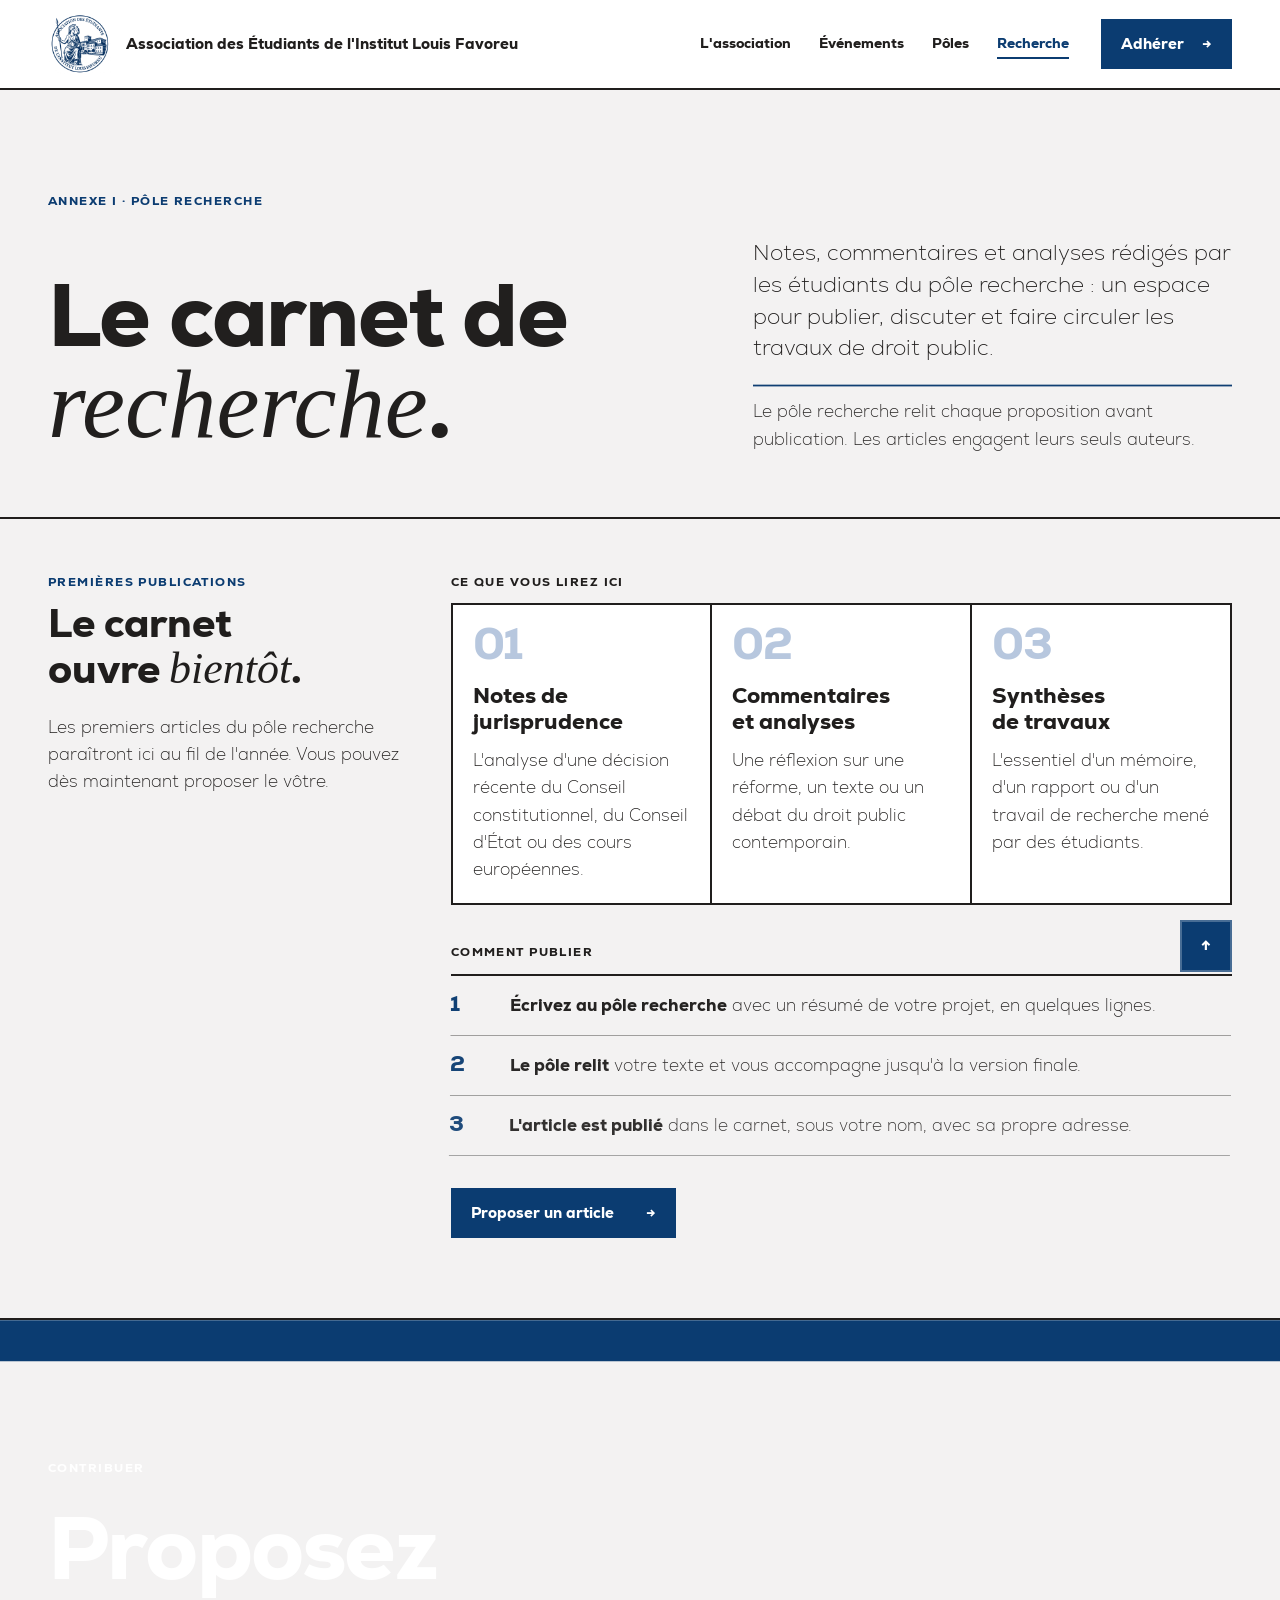
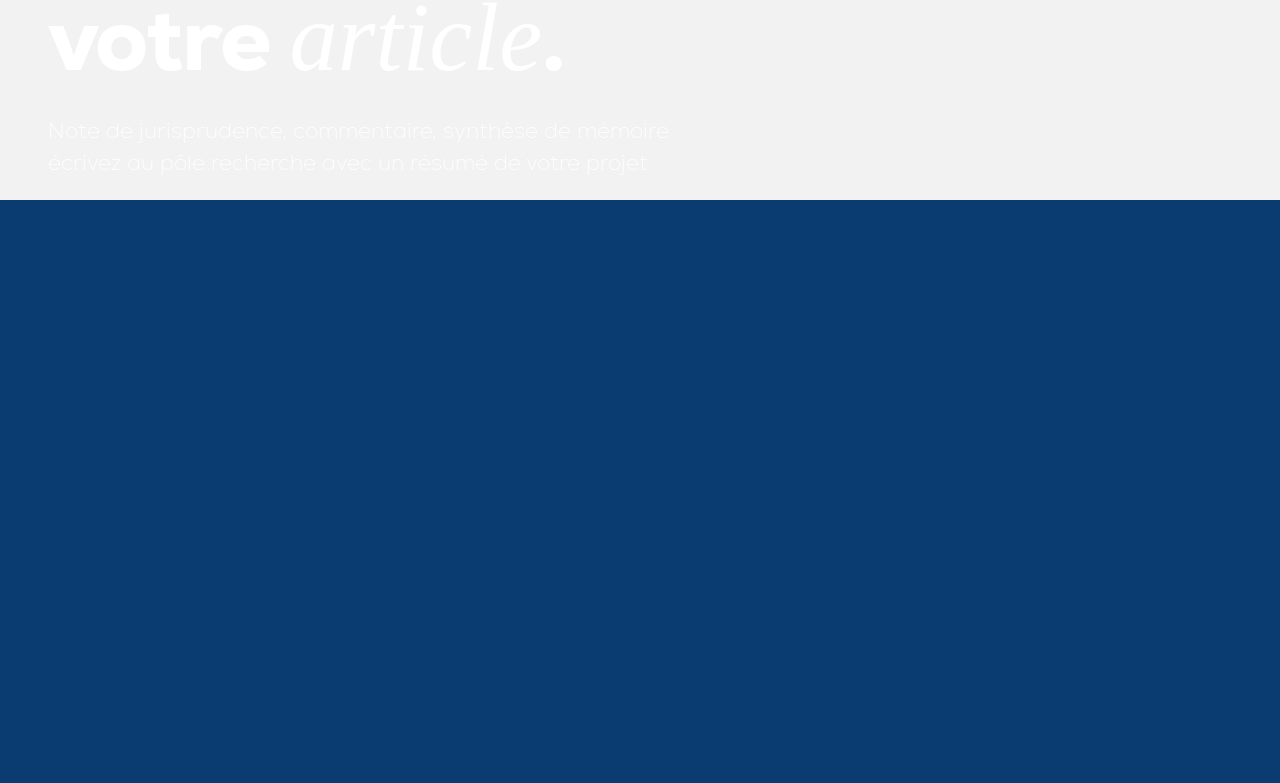
==== commit 1afe7559: "Mise en service : retrait des contenus d'exemple, accueil du carnet vide, adhésion sans lien factice" ====
--- a/recherche/index.html
+++ b/recherche/index.html
@@ -50,12 +50,38 @@
         <div class="r-hero__side">
           <p class="lead" id="r-chapeau">Notes, commentaires et analyses rédigés par les étudiants du pôle recherche.</p>
           <p class="r-hero__note" id="r-presentation"></p>
-          <div class="r-hero__stats" aria-live="polite"><span><b id="r-count-a">0</b> articles</span><span><b id="r-count-r">0</b> rubriques</span></div>
+          <div class="r-hero__stats" id="r-stats" aria-live="polite"><span><b id="r-count-a">0</b> articles</span><span><b id="r-count-r">0</b> rubriques</span></div>
         </div>
       </div>
     </section>
 
     <section class="r-feature wrap" id="r-feature" aria-label="Article à la une" hidden></section>
+
+    <!-- Tant qu'aucun article n'est publié : présentation du carnet et marche à suivre pour y contribuer -->
+    <section class="r-soon section" id="r-soon" hidden>
+      <div class="wrap section__grid">
+        <div class="section__head">
+          <p class="label label--blue">Premières publications</p>
+          <h2 class="h2 split-lines">Le carnet ouvre <span class="ilf-accent">bientôt</span>.</h2>
+          <p class="r-soon__intro">Les premiers articles du pôle recherche paraîtront ici au fil de l'année. Vous pouvez dès maintenant proposer le vôtre.</p>
+        </div>
+        <div class="section__body">
+          <p class="label r-soon__sub">Ce que vous lirez ici</p>
+          <ul class="r-grid r-soon__kinds">
+            <li><div class="r-card r-soon__card"><span class="r-soon__n">01</span><h3 class="r-card__t">Notes de jurisprudence</h3><p class="r-card__c">L'analyse d'une décision récente du Conseil constitutionnel, du Conseil d'État ou des cours européennes.</p></div></li>
+            <li><div class="r-card r-soon__card"><span class="r-soon__n">02</span><h3 class="r-card__t">Commentaires et analyses</h3><p class="r-card__c">Une réflexion sur une réforme, un texte ou un débat du droit public contemporain.</p></div></li>
+            <li><div class="r-card r-soon__card"><span class="r-soon__n">03</span><h3 class="r-card__t">Synthèses de travaux</h3><p class="r-card__c">L'essentiel d'un mémoire, d'un rapport ou d'un travail de recherche mené par des étudiants.</p></div></li>
+          </ul>
+          <p class="label r-soon__sub">Comment publier</p>
+          <ol class="r-soon__steps">
+            <li><b>1</b><span><strong>Écrivez au pôle recherche</strong> avec un résumé de votre projet, en quelques lignes.</span></li>
+            <li><b>2</b><span><strong>Le pôle relit</strong> votre texte et vous accompagne jusqu'à la version finale.</span></li>
+            <li><b>3</b><span><strong>L'article est publié</strong> dans le carnet, sous votre nom, avec sa propre adresse.</span></li>
+          </ol>
+          <a class="btn btn--primary magnetic r-soon__cta" href="#r-cta" data-cursor="Écrire"><span>Proposer un article</span><span class="btn__arrow" aria-hidden="true">→</span></a>
+        </div>
+      </div>
+    </section>
 
     <section class="r-index section" id="r-index" aria-labelledby="r-index-title">
       <div class="wrap">
--- a/assets/style.css
+++ b/assets/style.css
@@ -410,7 +410,7 @@
   border-top: var(--ilf-filet); border-left: var(--ilf-filet);
 }
 .events > li { display: flex; border-right: var(--ilf-filet); border-bottom: var(--ilf-filet); }
-.events__empty { padding: 20px; min-height: 120px; }
+.events__empty { grid-column: 1 / -1; padding: 28px 24px; min-height: 0; background: var(--ilf-blanc); font: 200 19px/1.5 var(--ilf-font); }
 .ev {
   display: flex; flex-direction: column; gap: 12px; width: 100%;
   padding: 20px; min-height: 220px;
@@ -853,6 +853,26 @@
 .carnet__cta { margin-top: 24px; }
 .carnet .r-grid { margin-top: 0; }
 
+
+/* Carnet encore vide */
+.r-soon__intro { margin: 8px 0 0; max-width: 34ch; }
+.r-soon__sub { margin: 0 0 14px; }
+.r-soon__kinds { margin-bottom: 40px; }
+@media (min-width: 1100px) { .r-soon__kinds { grid-template-columns: repeat(3, minmax(0, 1fr)); } }
+.r-soon__card { min-height: 230px; }
+.r-soon__card::before { display: none; }
+.r-soon__n { font: 800 44px/.85 var(--ilf-font); letter-spacing: -.03em; color: var(--ilf-bleu-300); }
+.r-soon__card .r-card__c { -webkit-line-clamp: unset; display: block; }
+.r-soon__steps { list-style: none; margin: 0 0 32px; padding: 0; border-top: var(--ilf-filet); }
+.r-soon__steps li { display: grid; grid-template-columns: 48px minmax(0, 1fr); gap: 12px; align-items: baseline; padding: 16px 0; border-bottom: var(--ilf-filet-leger); }
+.r-soon__steps b { font: 800 22px/1 var(--ilf-font); color: var(--ilf-bleu); }
+.r-soon__steps strong { font-weight: 800; }
+.r-soon__cta { justify-self: start; }
+.r-soon .section__body { display: grid; justify-items: stretch; }
+/* Adhésion en ligne pas encore ouverte */
+.join__soon { margin: 0; max-width: 52ch; font: 200 18px/1.5 var(--ilf-font); }
+.join__soon a { color: inherit; font-weight: 800; }
+
 @media (prefers-reduced-motion: reduce) {
   html:not(.lenis) { scroll-behavior: auto; }
   *, *::before, *::after { animation: none !important; transition-duration: .01ms !important; }
